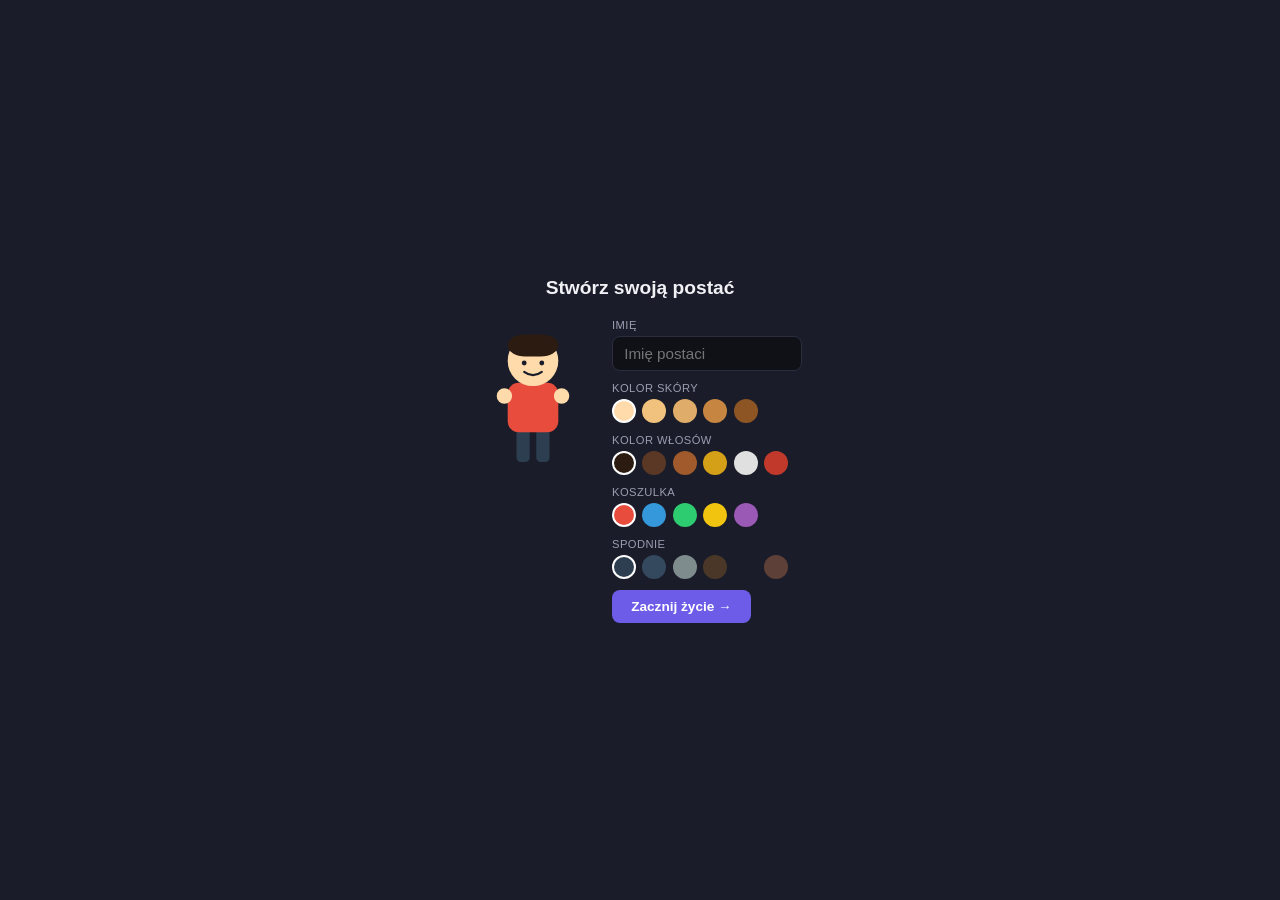
==== games/life-sim/index.html @ dda34420 "Support natively-hosted games alongside Scratch links; add life-sim mini-game by claude with yellow-" ====
<!DOCTYPE html>
<html lang="pl">
<head>
<meta charset="UTF-8">
<meta name="viewport" content="width=device-width, initial-scale=1.0">
<title>Moje Życie</title>
<style>
  * { box-sizing: border-box; }
  html, body { margin: 0; height: 100%; font-family: -apple-system, "Segoe UI", Roboto, sans-serif; }
  body { display: flex; flex-direction: column; background: #1a1d29; color: #f0f0f5; }

  #creator { flex: 1; display: flex; flex-direction: column; align-items: center; justify-content: center; gap: 1rem; padding: 1rem; overflow: auto; }
  #creator.is-hidden { display: none; }
  #creator h1 { margin: 0 0 0.25rem; font-size: 1.2rem; }
  .creator-layout { display: flex; gap: 1.5rem; align-items: flex-start; flex-wrap: wrap; justify-content: center; }
  .creator-preview { width: 110px; flex-shrink: 0; }
  .swatch-row { display: flex; gap: 0.4rem; flex-wrap: wrap; max-width: 220px; }
  .swatch { width: 24px; height: 24px; border-radius: 50%; border: 2px solid transparent; cursor: pointer; padding: 0; }
  .swatch.is-active { border-color: #fff; }
  .creator-field { margin-bottom: 0.7rem; }
  .creator-field label { display: block; font-size: 0.7rem; color: #9a9db0; margin-bottom: 0.3rem; text-transform: uppercase; letter-spacing: 0.04em; }
  #name-input { padding: 0.5rem 0.7rem; border-radius: 8px; border: 1px solid #2a2e3f; background: #0f1117; color: #f0f0f5; font-size: 0.95rem; width: 190px; }
  .btn { display: inline-flex; align-items: center; justify-content: center; gap: 0.4rem; padding: 0.55rem 1.2rem; border-radius: 8px; border: none; font-size: 0.85rem; font-weight: 600; cursor: pointer; background: #6c5ce7; color: #fff; }

  #game { flex: 1; display: none; flex-direction: column; min-height: 0; }
  #game.is-active { display: flex; }

  #topbar { display: flex; align-items: center; gap: 0.9rem; padding: 0.5rem 0.8rem; background: #0f1117; border-bottom: 1px solid #2a2e3f; font-size: 0.72rem; flex-wrap: wrap; }
  #topbar .stat { display: flex; align-items: center; gap: 0.3rem; white-space: nowrap; }
  .bar { width: 54px; height: 7px; border-radius: 99px; background: #2a2e3f; overflow: hidden; }
  .bar > span { display: block; height: 100%; background: #6c5ce7; }
  #bar-hunger > span { background: #e67e22; }
  #bar-energy > span { background: #2ecc71; }
  #bar-mood > span { background: #e84393; }
  .bar.is-low > span { background: #e74c3c !important; }

  #room { flex: 1; position: relative; background: linear-gradient(#87ceeb, #fef3c7); transition: background 1s ease; }
  #char-onstage { position: absolute; bottom: 6px; left: 50%; transform: translateX(-50%); width: 60px; pointer-events: none; }

  .furniture { position: absolute; cursor: pointer; display: flex; flex-direction: column; align-items: center; gap: 0.15rem; font-size: 0.62rem; color: #1a1d29; background: rgba(255,255,255,0.88); padding: 0.35rem 0.45rem; border-radius: 10px; border: 2px solid transparent; transition: transform 0.15s ease, border-color 0.15s ease; }
  .furniture:hover { transform: translateY(-3px); border-color: #6c5ce7; }
  .furniture svg { width: 24px; height: 24px; }

  #actionmenu { position: absolute; background: #1a1d29; border: 1px solid #2a2e3f; border-radius: 10px; padding: 0.4rem; display: none; flex-direction: column; gap: 0.25rem; z-index: 5; min-width: 190px; box-shadow: 0 8px 24px rgba(0,0,0,0.4); }
  #actionmenu.is-open { display: flex; }
  #actionmenu strong { padding: 0.2rem 0.5rem; font-size: 0.75rem; }
  #actionmenu button { text-align: left; background: transparent; border: none; color: #f0f0f5; padding: 0.4rem 0.5rem; border-radius: 6px; cursor: pointer; font-size: 0.75rem; }
  #actionmenu button:hover { background: #2a2e3f; }

  #logpanel { height: 96px; overflow-y: auto; background: #0f1117; border-top: 1px solid #2a2e3f; padding: 0.4rem 0.7rem; font-size: 0.7rem; color: #9a9db0; }
  #logpanel p { margin: 0.15rem 0; }
  #logpanel p:last-child { color: #f0f0f5; }

  #resetbar { padding: 0.3rem 0.7rem; text-align: right; background: #0f1117; }
  #resetbar button { background: transparent; border: none; color: #6b6f80; font-size: 0.65rem; cursor: pointer; text-decoration: underline; }
</style>
</head>
<body>

<section id="creator">
  <h1>Stwórz swoją postać</h1>
  <div class="creator-layout">
    <svg id="preview" class="creator-preview" viewBox="0 0 100 140"></svg>
    <div>
      <div class="creator-field">
        <label>Imię</label>
        <input id="name-input" maxlength="16" placeholder="Imię postaci">
      </div>
      <div class="creator-field">
        <label>Kolor skóry</label>
        <div class="swatch-row" data-target="skin"></div>
      </div>
      <div class="creator-field">
        <label>Kolor włosów</label>
        <div class="swatch-row" data-target="hair"></div>
      </div>
      <div class="creator-field">
        <label>Koszulka</label>
        <div class="swatch-row" data-target="shirt"></div>
      </div>
      <div class="creator-field">
        <label>Spodnie</label>
        <div class="swatch-row" data-target="pants"></div>
      </div>
      <button class="btn" id="start-btn" type="button">Zacznij życie →</button>
    </div>
  </div>
</section>

<section id="game">
  <div id="topbar">
    <strong id="char-name-label"></strong>
    <span class="stat">🕐 <span id="clock-label"></span></span>
    <span class="stat">📅 Dzień <span id="day-label"></span></span>
    <span class="stat">💰 <span id="money-label"></span></span>
    <span class="stat">Głód <span class="bar" id="bar-hunger"><span></span></span></span>
    <span class="stat">Energia <span class="bar" id="bar-energy"><span></span></span></span>
    <span class="stat">Nastrój <span class="bar" id="bar-mood"><span></span></span></span>
  </div>

  <div id="room">
    <svg id="char-onstage" viewBox="0 0 100 140"></svg>

    <div class="furniture" id="f-bed" style="left:5%; top:14%;">
      <svg viewBox="0 0 24 24" fill="none" stroke="#1a1d29" stroke-width="2"><rect x="2" y="10" width="20" height="8" rx="2"/><path d="M4 10V6a1 1 0 0 1 1-1h6v5"/><line x1="2" y1="18" x2="2" y2="20"/><line x1="22" y1="18" x2="22" y2="20"/></svg>
      Łóżko
    </div>

    <div class="furniture" id="f-fridge" style="left:31%; top:9%;">
      <svg viewBox="0 0 24 24" fill="none" stroke="#1a1d29" stroke-width="2"><rect x="5" y="2" width="14" height="20" rx="2"/><line x1="5" y1="10" x2="19" y2="10"/><line x1="8" y1="5" x2="8" y2="7"/><line x1="8" y1="13" x2="8" y2="15"/></svg>
      Lodówka
    </div>

    <div class="furniture" id="f-tv" style="left:57%; top:11%;">
      <svg viewBox="0 0 24 24" fill="none" stroke="#1a1d29" stroke-width="2"><rect x="2" y="4" width="20" height="13" rx="2"/><line x1="9" y1="21" x2="15" y2="21"/><line x1="12" y1="17" x2="12" y2="21"/></svg>
      Telewizor
    </div>

    <div class="furniture" id="f-computer" style="left:79%; top:15%;">
      <svg viewBox="0 0 24 24" fill="none" stroke="#1a1d29" stroke-width="2"><rect x="3" y="4" width="18" height="12" rx="2"/><line x1="8" y1="20" x2="16" y2="20"/><line x1="12" y1="16" x2="12" y2="20"/></svg>
      Komputer
    </div>

    <div id="actionmenu"></div>
  </div>

  <div id="logpanel"></div>
  <div id="resetbar"><button id="reset-btn" type="button">Zacznij od nowa</button></div>
</section>

<script>
(function () {
  var SAVE_KEY = 'mg_lifesim_save_v1';

  var SKIN_COLORS = ['#ffdbac', '#f1c27d', '#e0ac69', '#c68642', '#8d5524'];
  var HAIR_COLORS = ['#2c1b10', '#5a3825', '#a05a2c', '#d4a017', '#e0e0e0', '#c0392b'];
  var SHIRT_COLORS = ['#e74c3c', '#3498db', '#2ecc71', '#f1c40f', '#9b59b6', '#1a1d29'];
  var PANTS_COLORS = ['#2c3e50', '#34495e', '#7f8c8d', '#4a3728', '#1a1d29', '#5d4037'];

  var creatorEl = document.getElementById('creator');
  var gameEl = document.getElementById('game');
  var previewSvg = document.getElementById('preview');
  var onstageSvg = document.getElementById('char-onstage');
  var nameInput = document.getElementById('name-input');
  var startBtn = document.getElementById('start-btn');
  var resetBtn = document.getElementById('reset-btn');
  var actionMenu = document.getElementById('actionmenu');
  var roomEl = document.getElementById('room');
  var logPanel = document.getElementById('logpanel');

  var char = { skin: SKIN_COLORS[0], hair: HAIR_COLORS[0], shirt: SHIRT_COLORS[0], pants: PANTS_COLORS[0] };
  var state = null;

  function renderCharacterSvg(svgEl) {
    svgEl.innerHTML =
      '<rect x="35" y="98" width="12" height="32" rx="4" fill="' + char.pants + '"/>' +
      '<rect x="53" y="98" width="12" height="32" rx="4" fill="' + char.pants + '"/>' +
      '<rect x="27" y="58" width="46" height="45" rx="10" fill="' + char.shirt + '"/>' +
      '<circle cx="24" cy="70" r="7" fill="' + char.skin + '"/>' +
      '<circle cx="76" cy="70" r="7" fill="' + char.skin + '"/>' +
      '<circle cx="50" cy="38" r="23" fill="' + char.skin + '"/>' +
      '<rect x="27" y="14" width="46" height="20" rx="16" fill="' + char.hair + '"/>' +
      '<circle cx="42" cy="40" r="2.2" fill="#1a1d29"/>' +
      '<circle cx="58" cy="40" r="2.2" fill="#1a1d29"/>' +
      '<path d="M42 48 q8 6 16 0" stroke="#1a1d29" stroke-width="2" fill="none" stroke-linecap="round"/>';
  }

  function buildSwatches(target, colors, key) {
    var row = document.querySelector('.swatch-row[data-target="' + target + '"]');
    colors.forEach(function (color, i) {
      var b = document.createElement('button');
      b.type = 'button';
      b.className = 'swatch' + (i === 0 ? ' is-active' : '');
      b.style.background = color;
      b.addEventListener('click', function () {
        char[key] = color;
        row.querySelectorAll('.swatch').forEach(function (s) { s.classList.remove('is-active'); });
        b.classList.add('is-active');
        renderCharacterSvg(previewSvg);
      });
      row.appendChild(b);
    });
  }

  buildSwatches('skin', SKIN_COLORS, 'skin');
  buildSwatches('hair', HAIR_COLORS, 'hair');
  buildSwatches('shirt', SHIRT_COLORS, 'shirt');
  buildSwatches('pants', PANTS_COLORS, 'pants');
  renderCharacterSvg(previewSvg);

  function clamp(v) { return Math.max(0, Math.min(100, v)); }

  function addLog(text) {
    var hh = String(state.hour).padStart(2, '0');
    state.log.push('Dzień ' + state.day + ', ' + hh + ':00 — ' + text);
    if (state.log.length > 40) state.log.shift();
    renderLog();
  }

  function renderLog() {
    logPanel.innerHTML = state.log.map(function (l) { return '<p>' + l + '</p>'; }).join('');
    logPanel.scrollTop = logPanel.scrollHeight;
  }

  function advanceTime(hours) {
    var total = state.hour + hours;
    state.day += Math.floor(total / 24);
    state.hour = Math.floor(((total % 24) + 24) % 24);
    var decay = hours / 3;
    state.hunger = clamp(state.hunger - decay * 4);
    state.energy = clamp(state.energy - decay * 3);
    if (state.hunger < 25) state.mood = clamp(state.mood - decay * 2);
  }

  function roomTint() {
    var h = state.hour;
    if (h >= 6 && h < 11) return 'linear-gradient(#a7d8f0, #fef3c7)';
    if (h >= 11 && h < 18) return 'linear-gradient(#5bb8f5, #cfeaff)';
    if (h >= 18 && h < 21) return 'linear-gradient(#2c3e70, #e8825a)';
    return 'linear-gradient(#0a0e27, #1a1d29)';
  }

  function refreshUI() {
    document.getElementById('clock-label').textContent = String(state.hour).padStart(2, '0') + ':00';
    document.getElementById('day-label').textContent = state.day;
    document.getElementById('money-label').textContent = Math.round(state.money) + ' zł';
    document.querySelector('#bar-hunger > span').style.width = state.hunger + '%';
    document.querySelector('#bar-energy > span').style.width = state.energy + '%';
    document.querySelector('#bar-mood > span').style.width = state.mood + '%';
    document.getElementById('bar-hunger').classList.toggle('is-low', state.hunger < 25);
    document.getElementById('bar-energy').classList.toggle('is-low', state.energy < 25);
    document.getElementById('bar-mood').classList.toggle('is-low', state.mood < 25);
    roomEl.style.background = roomTint();
    save();
  }

  function save() {
    localStorage.setItem(SAVE_KEY, JSON.stringify(state));
  }

  function doAction(effect, message) {
    effect();
    addLog(message);
    refreshUI();
    closeMenu();
  }

  var MENUS = {
    'f-bed': {
      title: 'Łóżko',
      actions: [
        {
          label: 'Śpij do rana (+energia)',
          run: function () {
            var hoursToMorning = (7 - state.hour + 24) % 24 || 24;
            advanceTime(hoursToMorning);
            state.energy = clamp(state.energy + 60);
            state.mood = clamp(state.mood + 5);
          },
          msg: 'Wyspałeś się. Obudziłeś się o 7:00.',
        },
        {
          label: 'Zdrzemnij się 2h',
          run: function () { advanceTime(2); state.energy = clamp(state.energy + 20); },
          msg: 'Zdrzemnąłeś się przez 2 godziny.',
        },
      ],
    },
    'f-fridge': {
      title: 'Lodówka',
      actions: [
        {
          label: 'Zjedz przekąskę (-2 zł)',
          run: function () { advanceTime(0.5); state.hunger = clamp(state.hunger + 20); state.money -= 2; },
          msg: 'Zjadłeś małą przekąskę.',
        },
        {
          label: 'Ugotuj pełny posiłek (-10 zł)',
          run: function () { advanceTime(1); state.hunger = clamp(state.hunger + 55); state.mood = clamp(state.mood + 5); state.money -= 10; },
          msg: 'Ugotowałeś sobie pełny posiłek.',
        },
      ],
    },
    'f-tv': {
      title: 'Telewizor',
      actions: [
        {
          label: 'Obejrzyj serial (2h)',
          run: function () { advanceTime(2); state.mood = clamp(state.mood + 20); },
          msg: 'Obejrzałeś odcinek ulubionego serialu.',
        },
      ],
    },
    'f-computer': {
      title: 'Komputer',
      actions: [
        {
          label: 'Popracuj zdalnie (6h, +60 zł)',
          run: function () { advanceTime(6); state.money += 60; state.energy = clamp(state.energy - 25); state.mood = clamp(state.mood - 5); },
          msg: 'Popracowałeś zdalnie i zarobiłeś 60 zł.',
        },
        {
          label: 'Zagraj w grę (1h)',
          run: function () { advanceTime(1); state.mood = clamp(state.mood + 15); state.energy = clamp(state.energy - 5); },
          msg: 'Zagrałeś chwilę na komputerze.',
        },
      ],
    },
  };

  function openMenu(key, targetEl) {
    var def = MENUS[key];
    actionMenu.innerHTML = '';
    var titleEl = document.createElement('strong');
    titleEl.textContent = def.title;
    actionMenu.appendChild(titleEl);
    def.actions.forEach(function (action) {
      var b = document.createElement('button');
      b.type = 'button';
      b.textContent = action.label;
      b.addEventListener('click', function () { doAction(action.run, action.msg); });
      actionMenu.appendChild(b);
    });
    var rect = targetEl.getBoundingClientRect();
    var roomRect = roomEl.getBoundingClientRect();
    actionMenu.style.left = Math.max(4, rect.left - roomRect.left) + 'px';
    actionMenu.style.top = (rect.bottom - roomRect.top + 6) + 'px';
    actionMenu.classList.add('is-open');
  }

  function closeMenu() {
    actionMenu.classList.remove('is-open');
  }

  Object.keys(MENUS).forEach(function (key) {
    document.getElementById(key).addEventListener('click', function (e) {
      e.stopPropagation();
      openMenu(key, e.currentTarget);
    });
  });

  document.addEventListener('click', closeMenu);
  actionMenu.addEventListener('click', function (e) { e.stopPropagation(); });

  function startGame() {
    creatorEl.classList.add('is-hidden');
    gameEl.classList.add('is-active');
    renderCharacterSvg(onstageSvg);
    document.getElementById('char-name-label').textContent = state.name;
    renderLog();
    refreshUI();
  }

  startBtn.addEventListener('click', function () {
    var name = nameInput.value.trim() || 'Bohater';
    state = {
      name: name,
      char: char,
      hunger: 80, energy: 90, mood: 70, money: 40,
      day: 1, hour: 8,
      log: [],
    };
    addLog('Zaczynasz nowe życie jako ' + name + '.');
    startGame();
  });

  resetBtn.addEventListener('click', function () {
    if (!confirm('Na pewno zacząć od nowa? Stracisz obecny postęp.')) return;
    localStorage.removeItem(SAVE_KEY);
    location.reload();
  });

  var saved = localStorage.getItem(SAVE_KEY);
  if (saved) {
    try {
      state = JSON.parse(saved);
      char = state.char;
      nameInput.value = state.name;
      startGame();
    } catch (e) {
      state = null;
    }
  }
})();
</script>
</body>
</html>
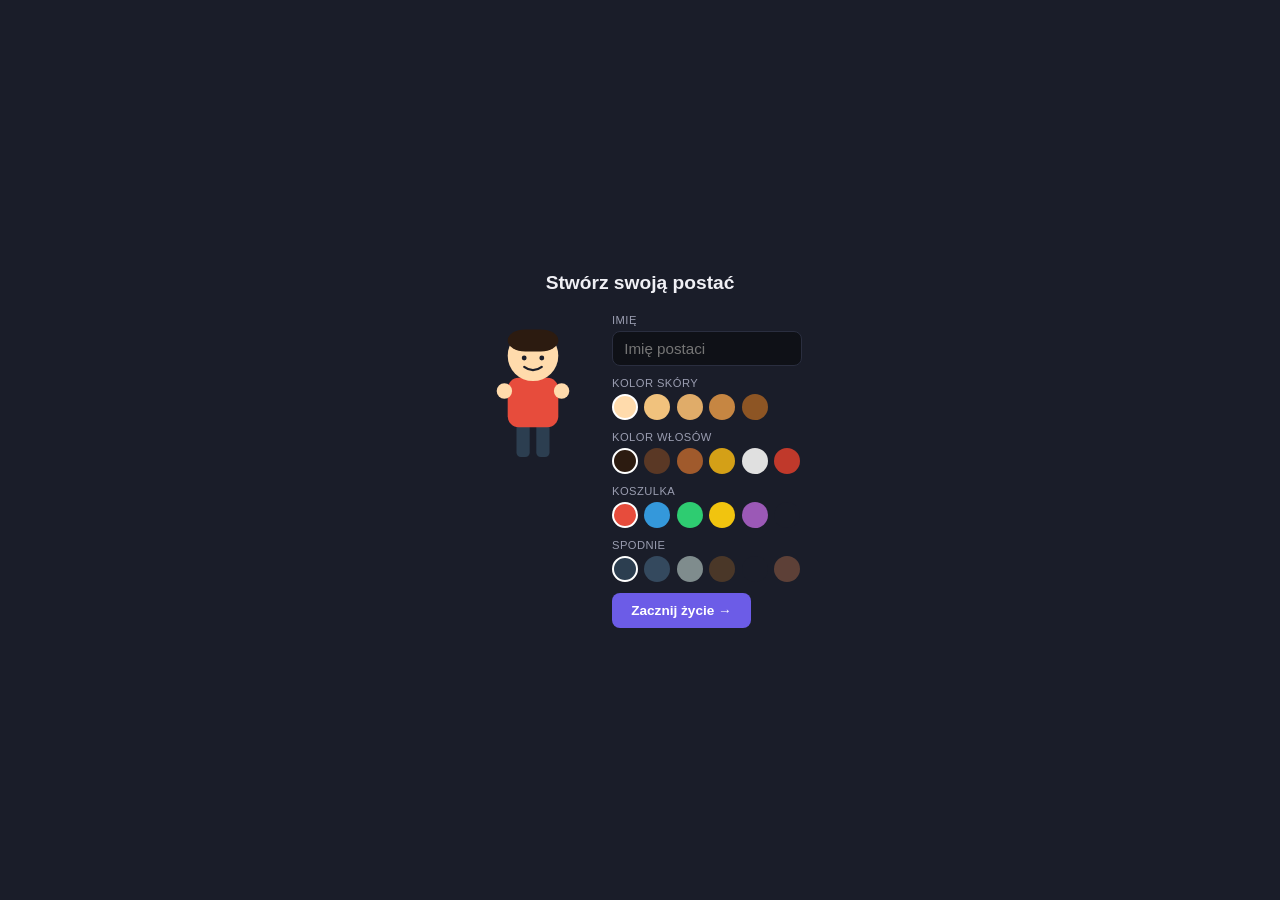
==== commit 358327a6: "Rework life-sim into real walk-and-interact gameplay with touch D-pad and mobile-friendly layout" ====
--- a/games/life-sim/index.html
+++ b/games/life-sim/index.html
@@ -2,57 +2,79 @@
 <html lang="pl">
 <head>
 <meta charset="UTF-8">
-<meta name="viewport" content="width=device-width, initial-scale=1.0">
+<meta name="viewport" content="width=device-width, initial-scale=1.0, maximum-scale=1.0, user-scalable=no">
 <title>Moje Życie</title>
 <style>
-  * { box-sizing: border-box; }
-  html, body { margin: 0; height: 100%; font-family: -apple-system, "Segoe UI", Roboto, sans-serif; }
+  * { box-sizing: border-box; -webkit-tap-highlight-color: transparent; }
+  html, body { margin: 0; height: 100%; font-family: -apple-system, "Segoe UI", Roboto, sans-serif; overscroll-behavior: none; }
   body { display: flex; flex-direction: column; background: #1a1d29; color: #f0f0f5; }
 
   #creator { flex: 1; display: flex; flex-direction: column; align-items: center; justify-content: center; gap: 1rem; padding: 1rem; overflow: auto; }
   #creator.is-hidden { display: none; }
-  #creator h1 { margin: 0 0 0.25rem; font-size: 1.2rem; }
+  #creator h1 { margin: 0 0 0.25rem; font-size: 1.2rem; text-align: center; }
   .creator-layout { display: flex; gap: 1.5rem; align-items: flex-start; flex-wrap: wrap; justify-content: center; }
   .creator-preview { width: 110px; flex-shrink: 0; }
   .swatch-row { display: flex; gap: 0.4rem; flex-wrap: wrap; max-width: 220px; }
-  .swatch { width: 24px; height: 24px; border-radius: 50%; border: 2px solid transparent; cursor: pointer; padding: 0; }
+  .swatch { width: 26px; height: 26px; border-radius: 50%; border: 2px solid transparent; cursor: pointer; padding: 0; }
   .swatch.is-active { border-color: #fff; }
   .creator-field { margin-bottom: 0.7rem; }
   .creator-field label { display: block; font-size: 0.7rem; color: #9a9db0; margin-bottom: 0.3rem; text-transform: uppercase; letter-spacing: 0.04em; }
   #name-input { padding: 0.5rem 0.7rem; border-radius: 8px; border: 1px solid #2a2e3f; background: #0f1117; color: #f0f0f5; font-size: 0.95rem; width: 190px; }
-  .btn { display: inline-flex; align-items: center; justify-content: center; gap: 0.4rem; padding: 0.55rem 1.2rem; border-radius: 8px; border: none; font-size: 0.85rem; font-weight: 600; cursor: pointer; background: #6c5ce7; color: #fff; }
+  .btn { display: inline-flex; align-items: center; justify-content: center; gap: 0.4rem; padding: 0.6rem 1.2rem; border-radius: 8px; border: none; font-size: 0.85rem; font-weight: 600; cursor: pointer; background: #6c5ce7; color: #fff; }
 
   #game { flex: 1; display: none; flex-direction: column; min-height: 0; }
   #game.is-active { display: flex; }
 
-  #topbar { display: flex; align-items: center; gap: 0.9rem; padding: 0.5rem 0.8rem; background: #0f1117; border-bottom: 1px solid #2a2e3f; font-size: 0.72rem; flex-wrap: wrap; }
-  #topbar .stat { display: flex; align-items: center; gap: 0.3rem; white-space: nowrap; }
-  .bar { width: 54px; height: 7px; border-radius: 99px; background: #2a2e3f; overflow: hidden; }
+  #topbar { display: flex; align-items: center; gap: 0.7rem; padding: 0.45rem 0.7rem; background: #0f1117; border-bottom: 1px solid #2a2e3f; font-size: 0.68rem; flex-wrap: wrap; row-gap: 0.3rem; }
+  #topbar .stat { display: flex; align-items: center; gap: 0.25rem; white-space: nowrap; }
+  .bar { width: 46px; height: 7px; border-radius: 99px; background: #2a2e3f; overflow: hidden; }
   .bar > span { display: block; height: 100%; background: #6c5ce7; }
   #bar-hunger > span { background: #e67e22; }
   #bar-energy > span { background: #2ecc71; }
   #bar-mood > span { background: #e84393; }
   .bar.is-low > span { background: #e74c3c !important; }
 
-  #room { flex: 1; position: relative; background: linear-gradient(#87ceeb, #fef3c7); transition: background 1s ease; }
-  #char-onstage { position: absolute; bottom: 6px; left: 50%; transform: translateX(-50%); width: 60px; pointer-events: none; }
-
-  .furniture { position: absolute; cursor: pointer; display: flex; flex-direction: column; align-items: center; gap: 0.15rem; font-size: 0.62rem; color: #1a1d29; background: rgba(255,255,255,0.88); padding: 0.35rem 0.45rem; border-radius: 10px; border: 2px solid transparent; transition: transform 0.15s ease, border-color 0.15s ease; }
-  .furniture:hover { transform: translateY(-3px); border-color: #6c5ce7; }
-  .furniture svg { width: 24px; height: 24px; }
-
-  #actionmenu { position: absolute; background: #1a1d29; border: 1px solid #2a2e3f; border-radius: 10px; padding: 0.4rem; display: none; flex-direction: column; gap: 0.25rem; z-index: 5; min-width: 190px; box-shadow: 0 8px 24px rgba(0,0,0,0.4); }
+  #room { flex: 1; position: relative; background: linear-gradient(#87ceeb, #fef3c7); transition: background 1s ease; overflow: hidden; touch-action: none; user-select: none; }
+  #char-onstage { position: absolute; top: 0; left: 0; width: 46px; pointer-events: none; will-change: transform; }
+
+  .furniture { position: absolute; cursor: pointer; display: flex; flex-direction: column; align-items: center; gap: 0.15rem; font-size: 0.6rem; color: #1a1d29; background: rgba(255,255,255,0.88); padding: 0.3rem 0.4rem; border-radius: 10px; border: 2px solid transparent; transition: border-color 0.15s ease; }
+  .furniture.is-near { border-color: #f1c40f; }
+  .furniture svg { width: 22px; height: 22px; }
+
+  #interact-prompt { position: absolute; display: none; align-items: center; gap: 0.3rem; background: #f1c40f; color: #1a1d29; font-size: 0.62rem; font-weight: 700; padding: 0.3rem 0.55rem; border-radius: 999px; transform: translate(-50%, -100%); white-space: nowrap; cursor: pointer; z-index: 4; box-shadow: 0 4px 10px rgba(0,0,0,0.3); }
+  #interact-prompt.is-visible { display: flex; }
+  #interact-prompt kbd { background: #1a1d29; color: #f1c40f; border-radius: 4px; padding: 0 0.3rem; font-family: inherit; }
+
+  #actionmenu { position: absolute; background: #1a1d29; border: 1px solid #2a2e3f; border-radius: 10px; padding: 0.4rem; display: none; flex-direction: column; gap: 0.25rem; z-index: 6; min-width: 190px; max-width: calc(100% - 16px); box-shadow: 0 8px 24px rgba(0,0,0,0.4); }
   #actionmenu.is-open { display: flex; }
   #actionmenu strong { padding: 0.2rem 0.5rem; font-size: 0.75rem; }
-  #actionmenu button { text-align: left; background: transparent; border: none; color: #f0f0f5; padding: 0.4rem 0.5rem; border-radius: 6px; cursor: pointer; font-size: 0.75rem; }
+  #actionmenu button { text-align: left; background: transparent; border: none; color: #f0f0f5; padding: 0.45rem 0.5rem; border-radius: 6px; cursor: pointer; font-size: 0.75rem; }
   #actionmenu button:hover { background: #2a2e3f; }
 
-  #logpanel { height: 96px; overflow-y: auto; background: #0f1117; border-top: 1px solid #2a2e3f; padding: 0.4rem 0.7rem; font-size: 0.7rem; color: #9a9db0; }
+  #dpad { position: absolute; left: 10px; bottom: 10px; width: 118px; height: 118px; z-index: 3; }
+  #dpad button { position: absolute; width: 40px; height: 40px; border-radius: 10px; border: none; background: rgba(15,17,23,0.55); color: #f0f0f5; font-size: 1rem; display: flex; align-items: center; justify-content: center; touch-action: none; user-select: none; }
+  #dpad button:active, #dpad button.is-active { background: rgba(108,92,231,0.85); }
+  #dpad .d-up { left: 39px; top: 0; }
+  #dpad .d-down { left: 39px; top: 78px; }
+  #dpad .d-left { left: 0; top: 39px; }
+  #dpad .d-right { left: 78px; top: 39px; }
+
+  #logpanel { height: 88px; overflow-y: auto; background: #0f1117; border-top: 1px solid #2a2e3f; padding: 0.35rem 0.65rem; font-size: 0.68rem; color: #9a9db0; }
   #logpanel p { margin: 0.15rem 0; }
   #logpanel p:last-child { color: #f0f0f5; }
 
-  #resetbar { padding: 0.3rem 0.7rem; text-align: right; background: #0f1117; }
-  #resetbar button { background: transparent; border: none; color: #6b6f80; font-size: 0.65rem; cursor: pointer; text-decoration: underline; }
+  #resetbar { padding: 0.25rem 0.65rem; text-align: right; background: #0f1117; }
+  #resetbar button { background: transparent; border: none; color: #6b6f80; font-size: 0.65rem; cursor: pointer; text-decoration: underline; padding: 0.25rem; }
+
+  @media (max-height: 420px) {
+    #logpanel { height: 56px; }
+    #dpad { width: 100px; height: 100px; }
+    #dpad button { width: 34px; height: 34px; }
+    #dpad .d-up { left: 33px; }
+    #dpad .d-down { left: 33px; top: 66px; }
+    #dpad .d-right { left: 66px; top: 33px; }
+    #dpad .d-left { top: 33px; }
+  }
 </style>
 </head>
 <body>
@@ -91,7 +113,7 @@
   <div id="topbar">
     <strong id="char-name-label"></strong>
     <span class="stat">🕐 <span id="clock-label"></span></span>
-    <span class="stat">📅 Dzień <span id="day-label"></span></span>
+    <span class="stat">📅 D<span id="day-label"></span></span>
     <span class="stat">💰 <span id="money-label"></span></span>
     <span class="stat">Głód <span class="bar" id="bar-hunger"><span></span></span></span>
     <span class="stat">Energia <span class="bar" id="bar-energy"><span></span></span></span>
@@ -101,27 +123,35 @@
   <div id="room">
     <svg id="char-onstage" viewBox="0 0 100 140"></svg>
 
-    <div class="furniture" id="f-bed" style="left:5%; top:14%;">
+    <div class="furniture" id="f-bed" data-name="Łóżko" style="left:5%; top:14%;">
       <svg viewBox="0 0 24 24" fill="none" stroke="#1a1d29" stroke-width="2"><rect x="2" y="10" width="20" height="8" rx="2"/><path d="M4 10V6a1 1 0 0 1 1-1h6v5"/><line x1="2" y1="18" x2="2" y2="20"/><line x1="22" y1="18" x2="22" y2="20"/></svg>
       Łóżko
     </div>
 
-    <div class="furniture" id="f-fridge" style="left:31%; top:9%;">
+    <div class="furniture" id="f-fridge" data-name="Lodówka" style="left:31%; top:9%;">
       <svg viewBox="0 0 24 24" fill="none" stroke="#1a1d29" stroke-width="2"><rect x="5" y="2" width="14" height="20" rx="2"/><line x1="5" y1="10" x2="19" y2="10"/><line x1="8" y1="5" x2="8" y2="7"/><line x1="8" y1="13" x2="8" y2="15"/></svg>
       Lodówka
     </div>
 
-    <div class="furniture" id="f-tv" style="left:57%; top:11%;">
+    <div class="furniture" id="f-tv" data-name="Telewizor" style="left:57%; top:11%;">
       <svg viewBox="0 0 24 24" fill="none" stroke="#1a1d29" stroke-width="2"><rect x="2" y="4" width="20" height="13" rx="2"/><line x1="9" y1="21" x2="15" y2="21"/><line x1="12" y1="17" x2="12" y2="21"/></svg>
       Telewizor
     </div>
 
-    <div class="furniture" id="f-computer" style="left:79%; top:15%;">
+    <div class="furniture" id="f-computer" data-name="Komputer" style="left:79%; top:15%;">
       <svg viewBox="0 0 24 24" fill="none" stroke="#1a1d29" stroke-width="2"><rect x="3" y="4" width="18" height="12" rx="2"/><line x1="8" y1="20" x2="16" y2="20"/><line x1="12" y1="16" x2="12" y2="20"/></svg>
       Komputer
     </div>
 
+    <div id="interact-prompt">Dotknij lub naciśnij <kbd>E</kbd></div>
     <div id="actionmenu"></div>
+
+    <div id="dpad">
+      <button type="button" class="d-up" data-dir="up" aria-label="Góra">▲</button>
+      <button type="button" class="d-down" data-dir="down" aria-label="Dół">▼</button>
+      <button type="button" class="d-left" data-dir="left" aria-label="Lewo">◀</button>
+      <button type="button" class="d-right" data-dir="right" aria-label="Prawo">▶</button>
+    </div>
   </div>
 
   <div id="logpanel"></div>
@@ -131,6 +161,9 @@
 <script>
 (function () {
   var SAVE_KEY = 'mg_lifesim_save_v1';
+  var CHAR_W = 46, CHAR_H = 64.4; // 46 * (140/100)
+  var SPEED = 130; // px per second
+  var INTERACT_RADIUS = 62;
 
   var SKIN_COLORS = ['#ffdbac', '#f1c27d', '#e0ac69', '#c68642', '#8d5524'];
   var HAIR_COLORS = ['#2c1b10', '#5a3825', '#a05a2c', '#d4a017', '#e0e0e0', '#c0392b'];
@@ -147,9 +180,16 @@
   var actionMenu = document.getElementById('actionmenu');
   var roomEl = document.getElementById('room');
   var logPanel = document.getElementById('logpanel');
+  var promptEl = document.getElementById('interact-prompt');
 
   var char = { skin: SKIN_COLORS[0], hair: HAIR_COLORS[0], shirt: SHIRT_COLORS[0], pants: PANTS_COLORS[0] };
   var state = null;
+
+  var pos = { x: 100, y: 100 };
+  var keys = { up: false, down: false, left: false, right: false };
+  var moveTarget = null;
+  var nearKey = null;
+  var lastTick = null;
 
   function renderCharacterSvg(svgEl) {
     svgEl.innerHTML =
@@ -272,7 +312,7 @@
         {
           label: 'Zjedz przekąskę (-2 zł)',
           run: function () { advanceTime(0.5); state.hunger = clamp(state.hunger + 20); state.money -= 2; },
-          msg: 'Zjadłeś małą przekąskę.',
+          msg: 'Otworzyłeś lodówkę i zjadłeś małą przekąskę.',
         },
         {
           label: 'Ugotuj pełny posiłek (-10 zł)',
@@ -308,8 +348,9 @@
     },
   };
 
-  function openMenu(key, targetEl) {
+  function openMenu(key) {
     var def = MENUS[key];
+    var furnitureEl = document.getElementById(key);
     actionMenu.innerHTML = '';
     var titleEl = document.createElement('strong');
     titleEl.textContent = def.title;
@@ -321,26 +362,168 @@
       b.addEventListener('click', function () { doAction(action.run, action.msg); });
       actionMenu.appendChild(b);
     });
-    var rect = targetEl.getBoundingClientRect();
+    var rect = furnitureEl.getBoundingClientRect();
     var roomRect = roomEl.getBoundingClientRect();
-    actionMenu.style.left = Math.max(4, rect.left - roomRect.left) + 'px';
+    var left = rect.left - roomRect.left;
+    left = Math.min(left, roomRect.width - 200);
+    actionMenu.style.left = Math.max(4, left) + 'px';
     actionMenu.style.top = (rect.bottom - roomRect.top + 6) + 'px';
     actionMenu.classList.add('is-open');
+    promptEl.classList.remove('is-visible');
   }
 
   function closeMenu() {
     actionMenu.classList.remove('is-open');
   }
 
-  Object.keys(MENUS).forEach(function (key) {
-    document.getElementById(key).addEventListener('click', function (e) {
+  actionMenu.addEventListener('click', function (e) { e.stopPropagation(); });
+
+  // ---------- Movement & proximity ----------
+
+  function furnitureCenter(key) {
+    var el = document.getElementById(key);
+    var rect = el.getBoundingClientRect();
+    var roomRect = roomEl.getBoundingClientRect();
+    return {
+      x: rect.left - roomRect.left + rect.width / 2,
+      y: rect.top - roomRect.top + rect.height / 2 + 14,
+    };
+  }
+
+  function updateCharTransform() {
+    onstageSvg.style.transform = 'translate(' + (pos.x - CHAR_W / 2) + 'px,' + (pos.y - CHAR_H) + 'px)';
+  }
+
+  function updateProximity() {
+    var closestKey = null;
+    var closestDist = INTERACT_RADIUS;
+    Object.keys(MENUS).forEach(function (key) {
+      var c = furnitureCenter(key);
+      var dist = Math.hypot(pos.x - c.x, pos.y - c.y);
+      if (dist < closestDist) {
+        closestDist = dist;
+        closestKey = key;
+      }
+    });
+
+    document.querySelectorAll('.furniture').forEach(function (el) { el.classList.remove('is-near'); });
+
+    if (closestKey !== nearKey) {
+      nearKey = closestKey;
+      if (!nearKey) {
+        promptEl.classList.remove('is-visible');
+      }
+    }
+
+    if (nearKey) {
+      document.getElementById(nearKey).classList.add('is-near');
+      var c = furnitureCenter(nearKey);
+      promptEl.style.left = c.x + 'px';
+      promptEl.style.top = (c.y - 34) + 'px';
+      promptEl.classList.add('is-visible');
+    }
+  }
+
+  function roomBounds() {
+    var roomRect = roomEl.getBoundingClientRect();
+    return { w: roomRect.width, h: roomRect.height };
+  }
+
+  function tick(ts) {
+    if (gameEl.classList.contains('is-active')) {
+      if (lastTick === null) lastTick = ts;
+      var dt = Math.min((ts - lastTick) / 1000, 0.1);
+      lastTick = ts;
+
+      var dx = 0, dy = 0;
+      var manual = keys.up || keys.down || keys.left || keys.right;
+      if (manual) {
+        moveTarget = null;
+        if (keys.up) dy -= 1;
+        if (keys.down) dy += 1;
+        if (keys.left) dx -= 1;
+        if (keys.right) dx += 1;
+      } else if (moveTarget) {
+        var tdx = moveTarget.x - pos.x, tdy = moveTarget.y - pos.y;
+        var tdist = Math.hypot(tdx, tdy);
+        if (tdist < 4) {
+          moveTarget = null;
+        } else {
+          dx = tdx / tdist;
+          dy = tdy / tdist;
+        }
+      }
+
+      if (dx || dy) {
+        var len = Math.hypot(dx, dy);
+        dx /= len; dy /= len;
+        var b = roomBounds();
+        pos.x = Math.max(CHAR_W / 2, Math.min(b.w - CHAR_W / 2, pos.x + dx * SPEED * dt));
+        pos.y = Math.max(CHAR_H * 0.5, Math.min(b.h - 4, pos.y + dy * SPEED * dt));
+        updateCharTransform();
+        updateProximity();
+      }
+    }
+    requestAnimationFrame(tick);
+  }
+  requestAnimationFrame(tick);
+
+  function setKey(dir, val) {
+    keys[dir] = val;
+    if (val) moveTarget = null;
+  }
+
+  document.addEventListener('keydown', function (e) {
+    if (!gameEl.classList.contains('is-active')) return;
+    var k = e.key.toLowerCase();
+    if (k === 'arrowup' || k === 'w') setKey('up', true);
+    else if (k === 'arrowdown' || k === 's') setKey('down', true);
+    else if (k === 'arrowleft' || k === 'a') setKey('left', true);
+    else if (k === 'arrowright' || k === 'd') setKey('right', true);
+    else if (k === 'e') {
+      if (nearKey) openMenu(nearKey);
+    }
+  });
+
+  document.addEventListener('keyup', function (e) {
+    var k = e.key.toLowerCase();
+    if (k === 'arrowup' || k === 'w') setKey('up', false);
+    else if (k === 'arrowdown' || k === 's') setKey('down', false);
+    else if (k === 'arrowleft' || k === 'a') setKey('left', false);
+    else if (k === 'arrowright' || k === 'd') setKey('right', false);
+  });
+
+  document.querySelectorAll('#dpad button').forEach(function (btn) {
+    var dir = btn.dataset.dir;
+    var press = function (e) { e.preventDefault(); btn.classList.add('is-active'); setKey(dir, true); };
+    var release = function () { btn.classList.remove('is-active'); setKey(dir, false); };
+    btn.addEventListener('pointerdown', press);
+    btn.addEventListener('pointerup', release);
+    btn.addEventListener('pointerleave', release);
+    btn.addEventListener('pointercancel', release);
+  });
+
+  promptEl.addEventListener('click', function (e) {
+    e.stopPropagation();
+    if (nearKey) openMenu(nearKey);
+  });
+
+  document.querySelectorAll('.furniture').forEach(function (el) {
+    el.addEventListener('click', function (e) {
       e.stopPropagation();
-      openMenu(key, e.currentTarget);
+      var c = furnitureCenter(el.id);
+      var b = roomBounds();
+      var dirToCenter = { x: b.w / 2 - c.x, y: b.h / 2 - c.y };
+      var dlen = Math.hypot(dirToCenter.x, dirToCenter.y) || 1;
+      moveTarget = {
+        x: c.x + (dirToCenter.x / dlen) * (INTERACT_RADIUS - 15),
+        y: c.y + (dirToCenter.y / dlen) * (INTERACT_RADIUS - 15),
+      };
+      keys.up = keys.down = keys.left = keys.right = false;
     });
   });
 
   document.addEventListener('click', closeMenu);
-  actionMenu.addEventListener('click', function (e) { e.stopPropagation(); });
 
   function startGame() {
     creatorEl.classList.add('is-hidden');
@@ -349,6 +532,12 @@
     document.getElementById('char-name-label').textContent = state.name;
     renderLog();
     refreshUI();
+    requestAnimationFrame(function () {
+      var b = roomBounds();
+      pos = { x: b.w / 2, y: b.h - 20 };
+      updateCharTransform();
+      updateProximity();
+    });
   }
 
   startBtn.addEventListener('click', function () {
@@ -370,6 +559,15 @@
     location.reload();
   });
 
+  window.addEventListener('resize', function () {
+    if (!gameEl.classList.contains('is-active')) return;
+    var b = roomBounds();
+    pos.x = Math.max(CHAR_W / 2, Math.min(b.w - CHAR_W / 2, pos.x));
+    pos.y = Math.max(CHAR_H * 0.5, Math.min(b.h - 4, pos.y));
+    updateCharTransform();
+    updateProximity();
+  });
+
   var saved = localStorage.getItem(SAVE_KEY);
   if (saved) {
     try {
